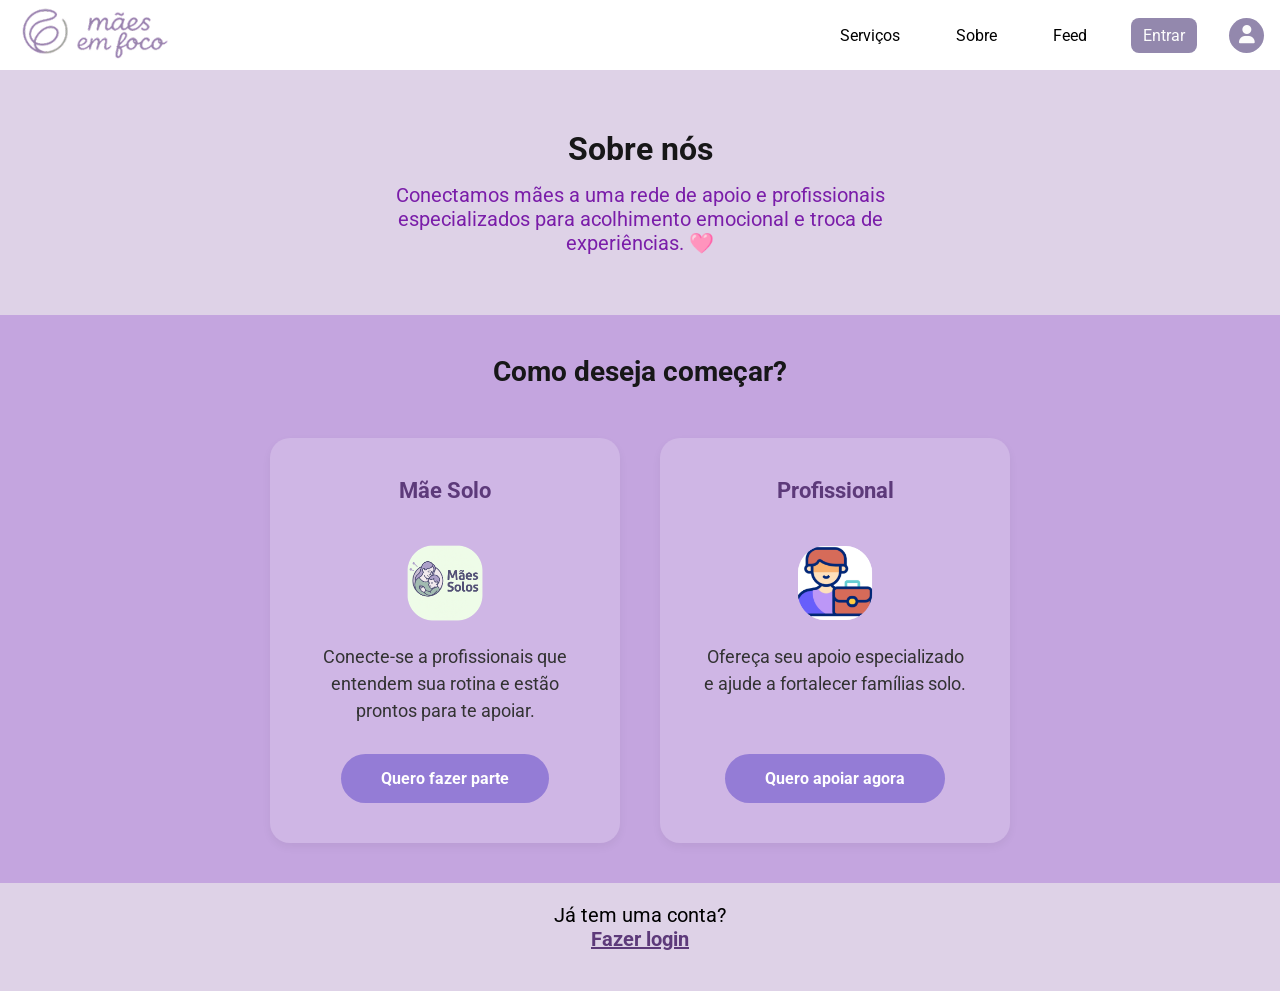
==== src/index.html @ 8b1dac4e "Adicionando index.html e organizando a estrutura" ====
<!DOCTYPE html>
<html lang="pt-br">
  <head>
    <meta charset="UTF-8" />
    <meta name="viewport" content="width=device-width, initial-scale=1.0" />
    <title>Início | Mães em Foco</title>
    <link rel="stylesheet" href="assets/css/global.css" />
    <link rel="stylesheet" href="assets/css/style.css" />
    <link rel="stylesheet" href="https://cdnjs.cloudflare.com/ajax/libs/font-awesome/6.5.0/css/all.min.css" />
  </head>
  <body>
    <header-component></header-component>

    <main class="conteudo-principal">
      <section class="banner-sobre">
        <h2>Sobre nós</h2>
        <p>Conectamos mães a uma rede de apoio e profissionais especializados para acolhimento emocional e troca de experiências. 🩷 </p>
      </section>

      <section class="secao-escolha">
        <h3 class="titulo-escolha">Como deseja começar?</h3>
        <div class="cards-container">
          <div class="card">
            <h4>Mãe Solo</h4>
            <img src="assets/img/icon-mae.png" alt="Mãe Solo" class="card-icon">
            <p class="card-texto">Conecte-se a profissionais que entendem sua rotina e estão prontos para te apoiar.</p>
            <button class="btn-acao">Quero fazer parte</button>
          </div>
          
          <div class="card">
            <h4>Profissional</h4>
            <img src="assets/img/icon-profissional.png" alt="Profissional" class="card-icon">
            <p class="card-texto">Ofereça seu apoio especializado e ajude a fortalecer famílias solo.</p>
            <a href="cadastro-profissional.html" class="btn-acao">Quero apoiar agora</a>
          </div>
        </div>
      </section>

      <section class="login-prompt">
        <p>Já tem uma conta?</p>
        <a href="login.html">Fazer login</a>
      </section>
    </main>

    <footer-component></footer-component>

    <script src="assets/navbar.js"></script>
  </body>
</html>
---- src/assets/css/global.css ----
@import url("https://fonts.googleapis.com/css2?family=Roboto:ital,wght@0,100..900;1,100..900&display=swap");

* {
  margin: 0;
  padding: 0;
  box-sizing: border-box;
  font-family: "Roboto", sans-serif;
}

header-component button, 
header-component a,
.btn-entrar,
.botao-entrar {
  background-color: #9388AD !important;
  color: #ffffff !important;
}
---- src/assets/css/style.css ----
body {
  background-color: #ded2e7;
  min-height: 100vh;
  margin: 0;
  font-family: sans-serif;
}

header-component {
  display: block;
  background-color: #ffffff;
}

.conteudo-principal {
  display: flex;
  flex-direction: column;
  width: 100%;
}

.banner-sobre {
  background-color: #ded2e7;
  width: 100%;
  padding: 60px 20px;
  text-align: center;
}

.banner-sobre h2 {
  color: #171718;
  margin-bottom: 15px;
  font-size: 32px;
}

.banner-sobre p {
  color: #7A1DA9;
  font-size: 20px;
  max-width: 600px;
  margin: 0 auto;
}

.secao-escolha {
  background-color: #c4a5df;
  width: 100%;
  padding: 40px 20px;
  text-align: center;
}

.titulo-escolha {
  color: #171718;
  margin-bottom: 50px;
  font-size: 28px;
}

.cards-container {
  display: flex;
  gap: 40px;
  justify-content: center;
  flex-wrap: wrap;
  max-width: 1000px;
  margin: 0 auto;
}

.card {
  background-color: #cfb6e5;
  padding: 40px;
  width: 350px;
  display: flex;
  flex-direction: column;
  align-items: center;
  border-radius: 20px;
  transition: transform 0.3s ease, box-shadow 0.3s ease;
  box-shadow: 0 4px 10px rgba(0, 0, 0, 0.05);
}

.card:hover {
  transform: translateY(-10px);
  box-shadow: 0 10px 20px rgba(0, 0, 0, 0.15);
}

.card h4 {
  margin-bottom: 40px;
  font-size: 22px;
  color: #5d3a7a;
  text-underline-offset: 6px;
}

.card-icon {
  width: 80px;
  height: 80px;
  margin-bottom: 20px;
}

.card-texto {
  font-size: 18px;
  line-height: 1.5;
  margin-bottom: 30px;
  flex-grow: 1;
  color: #333;
}

.btn-acao {
  background-color: #947cd6;
  color: #ffffff;
  font-size: 16px;
  font-weight: bold;
  border: none;
  padding: 15px 40px;
  border-radius: 50px;
  cursor: pointer;
  text-decoration: none; 
  display: inline-block;
  transition: background-color 0.3s, transform 0.2s;
}

.btn-acao:hover {
  background-color: #76689b;
  transform: scale(1.05);
}

.login-prompt {
  margin: 20px 0 40px 0;
  text-align: center;
  font-size: 20px;
}

.login-prompt a {
  color: #5d3a7a;
  font-weight: bold;
  text-decoration: underline;
}

@media (max-width: 768px) {
  .cards-container {
    flex-direction: column;
    align-items: center;
    gap: 30px;
  }
  
  .card {
    width: 85%;
  }
}
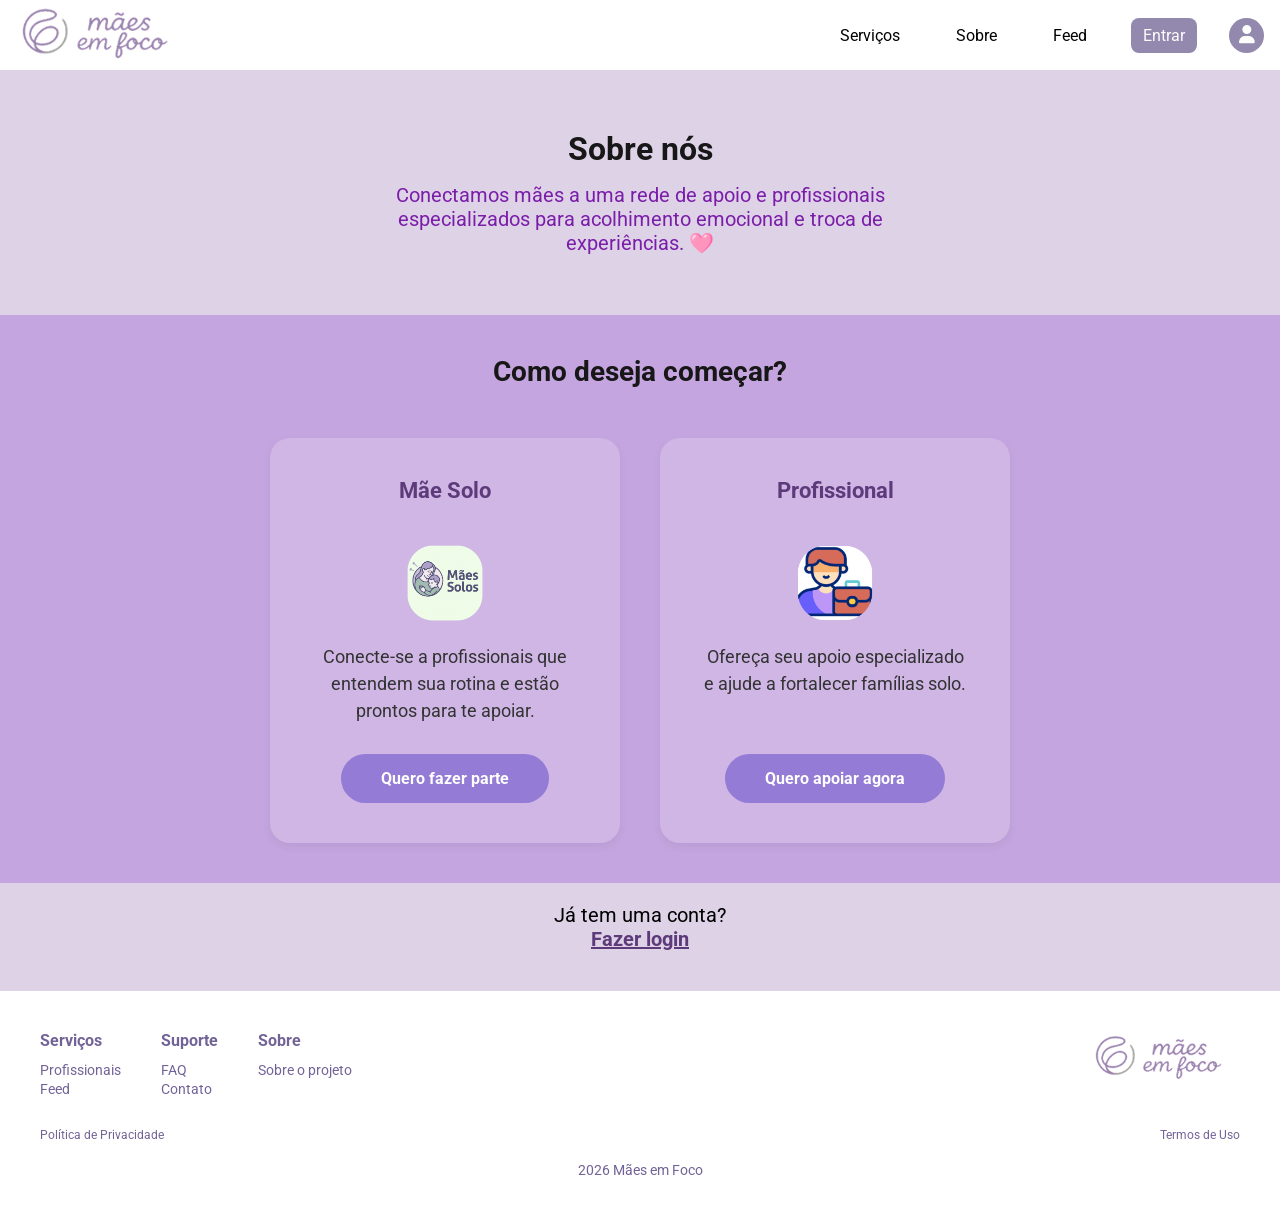
==== commit 73414d28: "corrigindo erro e adicionando pagina" ====
--- a/src/index.html
+++ b/src/index.html
@@ -14,7 +14,7 @@
     <main class="conteudo-principal">
       <section class="banner-sobre">
         <h2>Sobre nós</h2>
-        <p>Conectamos mães a uma rede de apoio e profissionais especializados para acolhimento emocional e troca de experiências. 🩷 </p>
+        <p>Conectamos mães a uma rede de apoio e profissionais especializados para acolhimento emocional e troca de experiências. 🩷</p>
       </section>
 
       <section class="secao-escolha">
@@ -22,14 +22,14 @@
         <div class="cards-container">
           <div class="card">
             <h4>Mãe Solo</h4>
-            <img src="assets/img/icon-mae.png" alt="Mãe Solo" class="card-icon">
+            <img src="assets/img/icon-mae.png" alt="Mãe Solo" class="card-icon" />
             <p class="card-texto">Conecte-se a profissionais que entendem sua rotina e estão prontos para te apoiar.</p>
-            <button class="btn-acao">Quero fazer parte</button>
+            <a href="pages/cadastro/cadastro-maes.html" class="btn-acao">Quero fazer parte</a>
           </div>
-          
+
           <div class="card">
             <h4>Profissional</h4>
-            <img src="assets/img/icon-profissional.png" alt="Profissional" class="card-icon">
+            <img src="assets/img/icon-profissional.png" alt="Profissional" class="card-icon" />
             <p class="card-texto">Ofereça seu apoio especializado e ajude a fortalecer famílias solo.</p>
             <a href="cadastro-profissional.html" class="btn-acao">Quero apoiar agora</a>
           </div>
@@ -38,12 +38,13 @@
 
       <section class="login-prompt">
         <p>Já tem uma conta?</p>
-        <a href="login.html">Fazer login</a>
+        <a href="pages/login-maes/login-maes.html">Fazer login</a>
       </section>
     </main>
 
     <footer-component></footer-component>
 
     <script src="assets/navbar.js"></script>
+    <script src="assets/footer.js"></script>
   </body>
-</html>+</html>
--- a/src/assets/css/style.css
+++ b/src/assets/css/style.css
@@ -137,4 +137,124 @@
   .card {
     width: 85%;
   }
+}
+
+@media (max-width: 768px) {
+  .banner-sobre {
+    padding: 40px 15px;
+  }
+
+  .banner-sobre h2 {
+    font-size: 28px;
+  }
+
+  .banner-sobre p {
+    font-size: 18px;
+  }
+
+  .titulo-escolha {
+    font-size: 24px;
+    margin-bottom: 35px;
+  }
+
+  .card {
+    width: 90%;
+    padding: 30px 25px;
+  }
+
+  .card h4 {
+    font-size: 20px;
+    margin-bottom: 25px;
+  }
+
+  .card-texto {
+    font-size: 16px;
+  }
+
+  .login-prompt {
+    font-size: 18px;
+  }
+}
+
+@media (max-width: 480px) {
+  .banner-sobre {
+    padding: 30px 15px;
+  }
+
+  .banner-sobre h2 {
+    font-size: 24px;
+  }
+
+  .banner-sobre p {
+    font-size: 16px;
+  }
+
+  .secao-escolha {
+    padding: 30px 15px;
+  }
+
+  .titulo-escolha {
+    font-size: 22px;
+    margin-bottom: 25px;
+  }
+
+  .card {
+    width: 100%;
+    padding: 25px 20px;
+  }
+
+  .card-icon {
+    width: 65px;
+    height: 65px;
+  }
+
+  .card h4 {
+    font-size: 18px;
+  }
+
+  .card-texto {
+    font-size: 15px;
+    margin-bottom: 20px;
+  }
+
+  .btn-acao {
+    width: 100%;
+    padding: 14px 20px;
+    text-align: center;
+  }
+
+  .login-prompt {
+    font-size: 16px;
+    padding: 0 15px;
+  }
+}
+
+@media (max-width: 320px) {
+  .banner-sobre h2 {
+    font-size: 22px;
+  }
+
+  .banner-sobre p {
+    font-size: 15px;
+  }
+
+  .titulo-escolha {
+    font-size: 20px;
+  }
+
+  .card {
+    padding: 20px 15px;
+  }
+
+  .card-texto {
+    font-size: 14px;
+  }
+
+  .btn-acao {
+    font-size: 14px;
+  }
+
+  .login-prompt {
+    font-size: 14px;
+  }
 }
